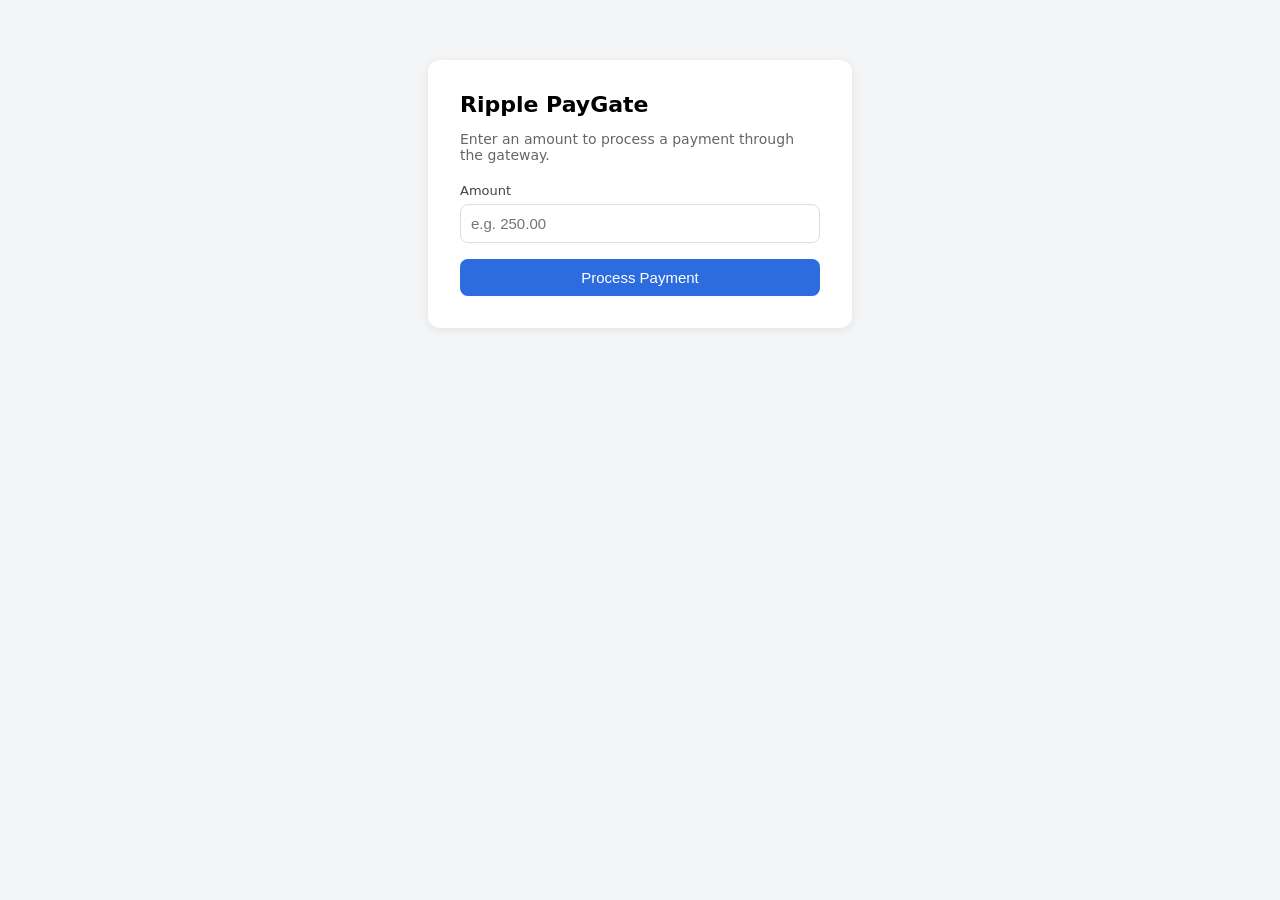
==== frontend/index.html @ da4b8f27 "Frontend added" ====
<!DOCTYPE html>
<html lang="en">
<head>
    <meta charset="UTF-8">
    <title>Ripple PayGate</title>
    <link rel="stylesheet" href="style.css">
</head>
<body>

<div class="card">
    <h1>Ripple PayGate</h1>
    <p>Enter an amount to process a payment through the gateway.</p>

    <form id="payment-form">
        <label for="amount">Amount</label>
        <input type="number" id="amount" step="0.01" min="0" required placeholder="e.g. 250.00">
        <button type="submit">Process Payment</button>
    </form>

    <div id="result" class="result hidden"></div>
</div>

<script src="script.js"></script>
</body>
</html>
---- frontend/style.css ----
body {
  font-family: system-ui, sans-serif;
  background: #f4f5f7;
  display: flex;
  justify-content: center;
  padding-top: 60px;
  margin: 0;
}

.card {
  background: white;
  padding: 32px;
  border-radius: 12px;
  box-shadow: 0 2px 10px rgba(0,0,0,0.08);
  width: 360px;
}

h1 { margin: 0 0 4px; font-size: 22px; }
p { color: #666; font-size: 14px; margin-bottom: 20px; }
label { display: block; font-size: 13px; color: #444; margin-bottom: 6px; }

input {
  width: 100%;
  padding: 10px;
  border: 1px solid #ddd;
  border-radius: 8px;
  margin-bottom: 16px;
  font-size: 15px;
  box-sizing: border-box;
}

button {
  width: 100%;
  padding: 10px;
  background: #2d6cdf;
  color: white;
  border: none;
  border-radius: 8px;
  font-size: 15px;
  cursor: pointer;
}
button:hover { background: #1d54bd; }

.result { margin-top: 20px; padding: 14px; border-radius: 8px; font-size: 14px; line-height: 1.5; }
.result.success { background: #e7f6ec; color: #1e7a3c; }
.result.error { background: #fdeceb; color: #b3261e; }
.hidden { display: none; }
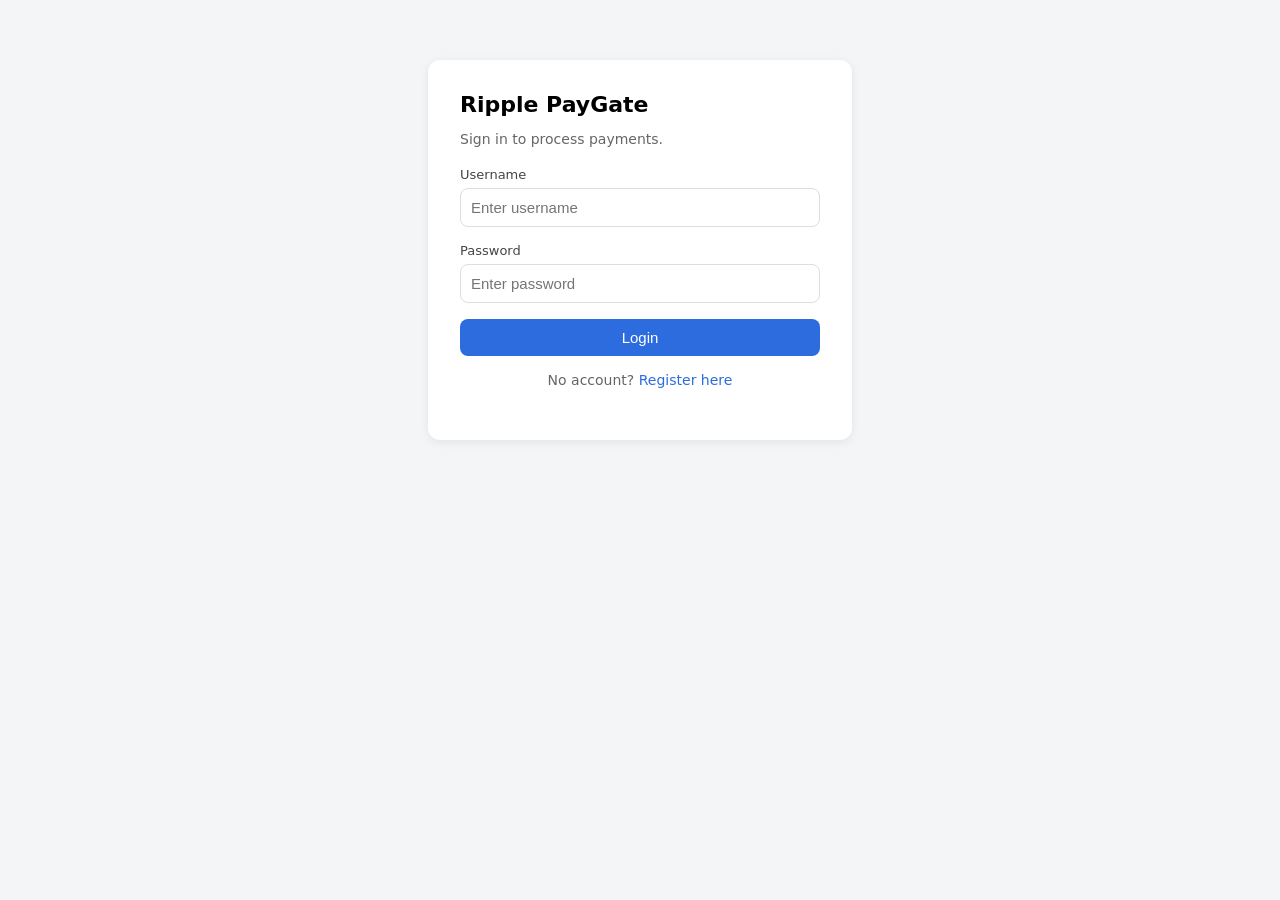
==== commit 4d079f3b: "Finished till the implementation of JWT" ====
--- a/frontend/index.html
+++ b/frontend/index.html
@@ -7,13 +7,62 @@
 </head>
 <body>
 
-<div class="card">
+<!-- LOGIN SCREEN — shown first, hidden after successful login -->
+<div class="card" id="login-card">
     <h1>Ripple PayGate</h1>
-    <p>Enter an amount to process a payment through the gateway.</p>
+    <p>Sign in to process payments.</p>
+
+    <div id="login-error" class="result error hidden"></div>
+
+    <form id="login-form">
+        <label for="username">Username</label>
+        <input type="text" id="username" required placeholder="Enter username">
+
+        <label for="password">Password</label>
+        <input type="password" id="password" required placeholder="Enter password">
+
+        <button type="submit">Login</button>
+    </form>
+
+    <p class="switch-text">
+        No account? <a href="#" id="go-register">Register here</a>
+    </p>
+</div>
+
+<!-- REGISTER SCREEN — shown when user clicks "Register here" -->
+<div class="card hidden" id="register-card">
+    <h1>Create Account</h1>
+    <p>Register to start processing payments.</p>
+
+    <div id="register-error" class="result error hidden"></div>
+
+    <form id="register-form">
+        <label for="reg-username">Username</label>
+        <input type="text" id="reg-username" required placeholder="Choose a username">
+
+        <label for="reg-password">Password</label>
+        <input type="password" id="reg-password" required placeholder="Choose a password">
+
+        <button type="submit">Register</button>
+    </form>
+
+    <p class="switch-text">
+        Already have an account? <a href="#" id="go-login">Login here</a>
+    </p>
+</div>
+
+<!-- PAYMENT SCREEN — shown after successful login -->
+<div class="card hidden" id="payment-card">
+    <div class="header-row">
+        <h1>Process Payment</h1>
+        <button id="logout-btn" class="logout">Logout</button>
+    </div>
+    <p id="welcome-msg"></p>
 
     <form id="payment-form">
         <label for="amount">Amount</label>
-        <input type="number" id="amount" step="0.01" min="0" required placeholder="e.g. 250.00">
+        <input type="number" id="amount" step="0.01" min="0"
+               required placeholder="e.g. 250.00">
         <button type="submit">Process Payment</button>
     </form>
 
--- a/frontend/style.css
+++ b/frontend/style.css
@@ -41,7 +41,33 @@
 }
 button:hover { background: #1d54bd; }
 
-.result { margin-top: 20px; padding: 14px; border-radius: 8px; font-size: 14px; line-height: 1.5; }
+.result {
+  margin-top: 20px;
+  padding: 14px;
+  border-radius: 8px;
+  font-size: 14px;
+  line-height: 1.5;
+}
 .result.success { background: #e7f6ec; color: #1e7a3c; }
 .result.error { background: #fdeceb; color: #b3261e; }
-.hidden { display: none; }+.hidden { display: none; }
+
+.switch-text { text-align: center; margin-top: 16px; }
+.switch-text a { color: #2d6cdf; text-decoration: none; }
+.switch-text a:hover { text-decoration: underline; }
+
+.header-row {
+  display: flex;
+  justify-content: space-between;
+  align-items: center;
+  margin-bottom: 4px;
+}
+.header-row h1 { margin: 0; }
+
+.logout {
+  width: auto;
+  padding: 6px 14px;
+  font-size: 13px;
+  background: #e53935;
+}
+.logout:hover { background: #c62828; }
